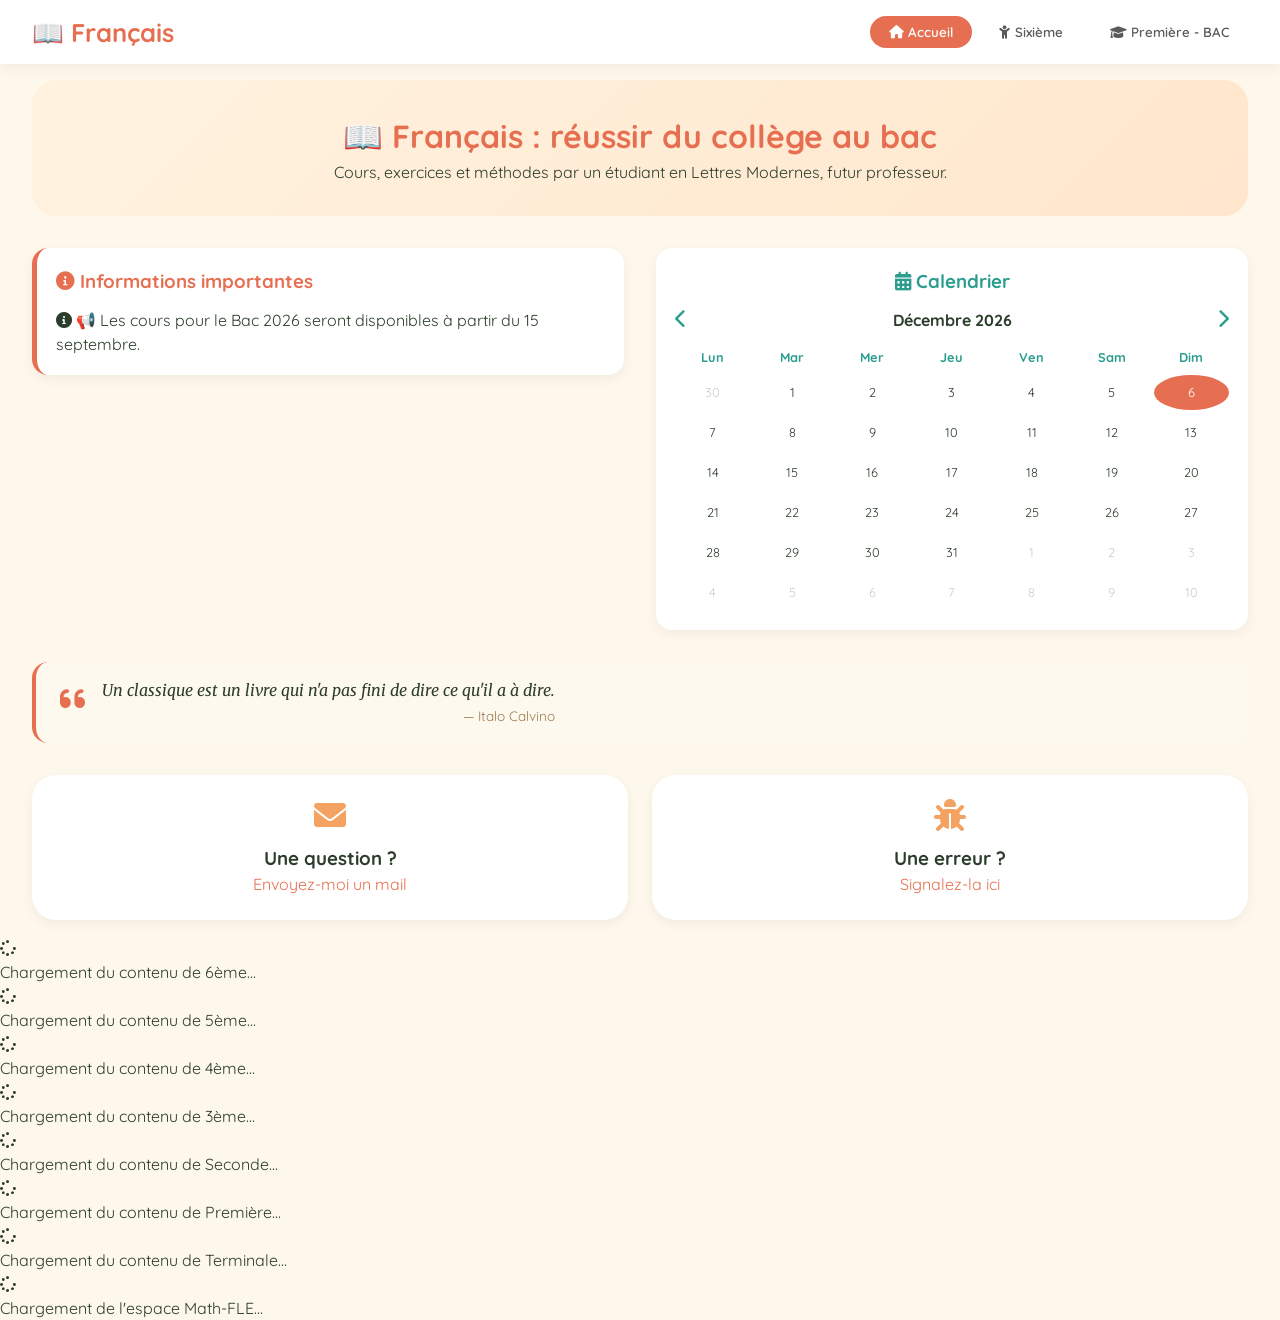
==== index.html @ d4f7d76c "essais" ====
<!DOCTYPE html>
<html lang="fr">
<head>
    <meta charset="UTF-8">
    <meta name="viewport" content="width=device-width, initial-scale=1.0, viewport-fit=cover">
    <title>Français - Accueil</title>
    <link href="https://fonts.googleapis.com/css2?family=Quicksand:wght@400;500;600;700&family=Merriweather:wght@400;700&display=swap" rel="stylesheet">
    <link rel="stylesheet" href="https://cdnjs.cloudflare.com/ajax/libs/font-awesome/6.0.0-beta3/css/all.min.css">
    <link rel="stylesheet" href="style.css">
</head>
<body>

<!-- BARRE DE NAVIGATION PRINCIPALE -->
<nav class="main-nav">
    <div class="nav-container">
        <a href="#" class="nav-logo">📖 Français</a>
        <div class="nav-buttons">
            <button onclick="loadPage('accueil')" id="nav-accueil" class="nav-btn active-nav">
                <i class="fas fa-home"></i> Accueil
            </button>
            <button onclick="loadPage('six')" id="nav-six" class="nav-btn">
                <i class="fas fa-child"></i> Sixième
            </button>
            <button onclick="loadPage('premiere')" id="nav-premiere" class="nav-btn">
                <i class="fas fa-graduation-cap"></i> Première - BAC
            </button>
        </div>
    </div>
</nav>

<!-- CONTENEUR DYNAMIQUE -->
<div id="page-container" class="page-container">
    <!-- ACCUEIL -->
    <div id="accueil" class="page active-page">
        <div class="container">
            <!-- HERO -->
            <div class="hero">
                <h1>📖 Français : réussir du collège au bac</h1>
                <p>Cours, exercices et méthodes par un étudiant en Lettres Modernes, futur professeur.</p>
            </div>

            <!-- DEUX COLONNES -->
            <div class="two-columns">
                <div class="col-left">
                    <div class="info-box">
                        <h3><i class="fas fa-info-circle"></i> Informations importantes</h3>
                        <div id="info-content" class="info-content">Chargement...</div>
                    </div>
                </div>
                <div class="col-right">
                    <div class="calendar-box">
                        <h3><i class="fas fa-calendar-alt"></i> Calendrier</h3>
                        <div id="calendar"></div>
                    </div>
                </div>
            </div>

            <!-- CITATION -->
            <div id="citation-block" class="citation-container">
                <div class="citation-icon"><i class="fas fa-quote-left"></i></div>
                <div class="citation-content">
                    <p id="citation-texte" class="citation-texte">Chargement...</p>
                    <p id="citation-auteur" class="citation-auteur"></p>
                </div>
            </div>

            <!-- CARTES -->
            <div class="cards-grid">
                <div class="info-card">
                    <i class="fas fa-envelope"></i>
                    <h3>Une question ?</h3>
                    <p><a href="mailto:ozcelebialican2005@gmail.com">Envoyez-moi un mail</a></p>
                </div>
                <div class="info-card">
                    <i class="fas fa-bug"></i>
                    <h3>Une erreur ?</h3>
                    <p><a href="mailto:ozcelebialican2005@gmail.com">Signalez-la ici</a></p>
                </div>
            </div>
        </div>
    </div>
</div>

 <div id="Sixieme" class="section"><div id="sixieme-content" class="dynamic-content"><div class="loading-spinner"><i class="fas fa-spinner"></i><p>Chargement du contenu de 6ème...</p></div></div></div>
  <div id="Cinquieme" class="section"><div id="cinquieme-content" class="dynamic-content"><div class="loading-spinner"><i class="fas fa-spinner"></i><p>Chargement du contenu de 5ème...</p></div></div></div>
  <div id="Quatrieme" class="section"><div id="quatrieme-content" class="dynamic-content"><div class="loading-spinner"><i class="fas fa-spinner"></i><p>Chargement du contenu de 4ème...</p></div></div></div>
  <div id="Troisieme" class="section"><div id="troisieme-content" class="dynamic-content"><div class="loading-spinner"><i class="fas fa-spinner"></i><p>Chargement du contenu de 3ème...</p></div></div></div>
  <div id="Seconde" class="section"><div id="seconde-content" class="dynamic-content"><div class="loading-spinner"><i class="fas fa-spinner"></i><p>Chargement du contenu de Seconde...</p></div></div></div>
  <div id="Premiere" class="section"><div id="premiere-content" class="dynamic-content"><div class="loading-spinner"><i class="fas fa-spinner"></i><p>Chargement du contenu de Première...</p></div></div></div>
  <div id="Terminale" class="section"><div id="terminale-content" class="dynamic-content"><div class="loading-spinner"><i class="fas fa-spinner"></i><p>Chargement du contenu de Terminale...</p></div></div></div>
  <div id="MathFLE" class="section"><div id="mathfle-content" class="dynamic-content"><div class="loading-spinner"><i class="fas fa-spinner"></i><p>Chargement de l'espace Math-FLE...</p></div></div></div>

<script src="main.js"></script>
</body>
</html>
---- style.css ----
/* ========== RESET ========== */
* {
    margin: 0;
    padding: 0;
    box-sizing: border-box;
}

body {
    font-family: 'Quicksand', sans-serif;
    background: #fef8ec;
    color: #2c3e2b;
    line-height: 1.5;
}

/* ========== NAVIGATION ========== */
.main-nav {
    background: white;
    box-shadow: 0 4px 12px rgba(0,0,0,0.05);
    position: sticky;
    top: 0;
    z-index: 100;
}

.nav-container {
    max-width: 1400px;
    margin: 0 auto;
    display: flex;
    justify-content: space-between;
    align-items: center;
    padding: 0.8rem 2rem;
    flex-wrap: wrap;
}

.nav-logo {
    font-size: 1.6rem;
    font-weight: bold;
    color: #e76f51;
    text-decoration: none;
}

.nav-buttons {
    display: flex;
    gap: 0.5rem;
    flex-wrap: wrap;
}

.nav-btn {
    background: none;
    border: none;
    padding: 0.5rem 1.2rem;
    border-radius: 40px;
    font-weight: 600;
    cursor: pointer;
    font-family: inherit;
    color: #5a5a5a;
}

.nav-btn:hover {
    background: #f0e3d0;
}

.nav-btn.active-nav {
    background: #e76f51;
    color: white;
}

/* ========== PAGES ========== */
.page {
    display: none;
}

.active-page {
    display: block;
}

.container {
    max-width: 1400px;
    margin: 0 auto;
    padding: 1rem 2rem;
}

/* ========== ACCUEIL ========== */
.hero {
    background: linear-gradient(135deg, #fff3e0, #ffe6cc);
    border-radius: 1.5rem;
    padding: 2rem;
    text-align: center;
    margin-bottom: 2rem;
}

.hero h1 {
    font-size: 2rem;
    color: #e76f51;
}

.two-columns {
    display: flex;
    gap: 2rem;
    margin-bottom: 2rem;
    flex-wrap: wrap;
}

.col-left, .col-right {
    flex: 1;
    min-width: 250px;
}

.info-box {
    background: white;
    border-radius: 1rem;
    padding: 1.2rem;
    border-left: 5px solid #e76f51;
    box-shadow: 0 4px 12px rgba(0,0,0,0.05);
}

.info-box h3 {
    color: #e76f51;
    margin-bottom: 0.8rem;
}

.info-empty {
    color: #999;
    font-style: italic;
}

.calendar-box {
    background: white;
    border-radius: 1rem;
    padding: 1.2rem;
    text-align: center;
    box-shadow: 0 4px 12px rgba(0,0,0,0.05);
}

.calendar-box h3 {
    color: #2a9d8f;
    margin-bottom: 0.8rem;
}

.calendar-header {
    display: flex;
    justify-content: space-between;
    align-items: center;
    margin-bottom: 1rem;
}

.calendar-header button {
    background: none;
    border: none;
    font-size: 1.2rem;
    cursor: pointer;
    color: #2a9d8f;
}

.calendar-weekdays {
    display: grid;
    grid-template-columns: repeat(7, 1fr);
    gap: 0.3rem;
    margin-bottom: 0.5rem;
}

.calendar-weekday {
    font-weight: bold;
    color: #2a9d8f;
    font-size: 0.8rem;
}

.calendar-days {
    display: grid;
    grid-template-columns: repeat(7, 1fr);
    gap: 0.3rem;
}

.calendar-day {
    padding: 0.5rem;
    font-size: 0.8rem;
    border-radius: 50%;
    cursor: pointer;
}

.calendar-day:hover {
    background: #f0e3d0;
}

.calendar-day.today {
    background: #e76f51;
    color: white;
}

.calendar-day.other-month {
    color: #ccc;
}

/* Citation */
.citation-container {
    display: flex;
    gap: 1rem;
    background: #fef9ef;
    border-radius: 1rem;
    padding: 1rem 1.5rem;
    margin-bottom: 2rem;
    border-left: 4px solid #e76f51;
}

.citation-icon {
    font-size: 1.8rem;
    color: #e76f51;
}

.citation-texte {
    font-family: 'Merriweather', serif;
    font-style: italic;
    margin-bottom: 0.3rem;
}

.citation-auteur {
    text-align: right;
    color: #a07a50;
    font-size: 0.85rem;
}

/* Cartes */
.cards-grid {
    display: flex;
    gap: 1.5rem;
    flex-wrap: wrap;
}

.info-card {
    flex: 1;
    background: white;
    padding: 1.5rem;
    border-radius: 1.5rem;
    text-align: center;
    box-shadow: 0 4px 12px rgba(0,0,0,0.05);
}

.info-card i {
    font-size: 2rem;
    color: #f4a261;
    margin-bottom: 0.8rem;
}

.info-card a {
    color: #e76f51;
    text-decoration: none;
}

/* Sixième */
#six h2 {
    color: #2a9d8f;
    margin-bottom: 1.5rem;
}

.level-tabs {
    display: flex;
    gap: 0.8rem;
    flex-wrap: wrap;
    margin-bottom: 1.5rem;
}

.tab-btn {
    background: #e9ecef;
    border: none;
    padding: 0.6rem 1.2rem;
    border-radius: 60px;
    cursor: pointer;
}

.tab-btn.active, .tab-btn:hover {
    background: #2a9d8f;
    color: white;
}

.tab-content {
    display: none;
    background: #fef9ef;
    border-radius: 1rem;
    padding: 1.5rem;
}

.tab-content.active {
    display: block;
}

.planning-grid {
    display: flex;
    gap: 1rem;
    margin-bottom: 1rem;
}

.planning-item {
    flex: 1;
    background: white;
    border-radius: 1rem;
    padding: 1rem;
    text-align: center;
    font-weight: bold;
}

.planning-table {
    width: 100%;
    border-collapse: collapse;
    background: white;
    border-radius: 1rem;
}

.planning-table th, .planning-table td {
    padding: 0.8rem;
    text-align: left;
    border-bottom: 1px solid #ede3d3;
}

.planning-table th {
    background: #2a9d8f;
    color: white;
}

.file-list {
    list-style: none;
    padding-left: 0;
}

.file-list li {
    margin: 0.8rem 0;
}

.file-list a {
    text-decoration: none;
    color: #2a9d8f;
}

/* Première */
#premiere h2 {
    font-family: 'Merriweather', serif;
    color: #1e466e;
    border-left: 5px solid #1e466e;
    padding-left: 1rem;
    margin-bottom: 1.5rem;
}

.serious-card {
    background: #f2f5f9;
    padding: 1.2rem;
    border-radius: 1rem;
    margin-bottom: 1.5rem;
}

.accordion-btn {
    width: 100%;
    background: #eef2f5;
    border: none;
    text-align: left;
    padding: 0.8rem;
    margin: 0.3rem 0;
    border-radius: 40px;
    cursor: pointer;
}

.accordion-content {
    display: none;
    padding: 0.5rem 1rem;
    background: white;
    border-radius: 1rem;
    margin-bottom: 0.5rem;
}

.accordion-content.active {
    display: block;
}

/* Responsive */
@media (max-width: 768px) {
    .nav-container {
        flex-direction: column;
        gap: 0.8rem;
    }
    .two-columns {
        flex-direction: column;
    }
    .cards-grid {
        flex-direction: column;
    }
    .container {
        padding: 1rem;
    }
}
/* ========== STYLES POUR LA PAGE SIXIÈME ========== */

/* Titre principal en cursive */
.cursive-title {
    font-family: 'Merriweather', 'Brush Script MT', cursive;
    font-size: 1.8rem;
    font-weight: 600;
    color: #2a9d8f;
    margin-bottom: 1.5rem;
    text-align: center;
    letter-spacing: 1px;
}

/* Onglets en cursive aussi */
.level-tabs .tab-btn {
    font-family: 'Quicksand', sans-serif;
    font-weight: 600;
    font-size: 0.9rem;
}

/* Grille des projets */
.projets-grid {
    display: grid;
    grid-template-columns: repeat(auto-fit, minmax(280px, 1fr));
    gap: 1.5rem;
    margin: 1rem 0;
}

.projet-card {
    background: white;
    border-radius: 1rem;
    padding: 1.2rem;
    box-shadow: 0 4px 12px rgba(0,0,0,0.05);
    transition: transform 0.2s;
    border-left: 4px solid #2a9d8f;
}

.projet-card:hover {
    transform: translateY(-5px);
}

.projet-card i {
    font-size: 2rem;
    color: #2a9d8f;
    margin-bottom: 0.5rem;
}

.projet-card h4 {
    font-size: 1.1rem;
    margin-bottom: 0.5rem;
    color: #2c3e2b;
}

.projet-date {
    display: inline-block;
    background: #f0e3d0;
    padding: 0.2rem 0.6rem;
    border-radius: 20px;
    font-size: 0.7rem;
    margin: 0.5rem 0;
}

.projet-link {
    display: inline-block;
    margin-top: 0.5rem;
    color: #2a9d8f;
    text-decoration: none;
    font-weight: 600;
}

/* Grammaire */
.grammaire-header {
    text-align: center;
    margin-bottom: 1.5rem;
}

.grammaire-header i {
    font-size: 2rem;
    color: #2a9d8f;
}

.grammaire-grid {
    display: grid;
    grid-template-columns: repeat(auto-fit, minmax(240px, 1fr));
    gap: 1rem;
    margin-bottom: 1.5rem;
}

.grammaire-categorie {
    background: white;
    border-radius: 1rem;
    padding: 1rem;
    box-shadow: 0 2px 8px rgba(0,0,0,0.05);
}

.grammaire-categorie h4 {
    color: #2a9d8f;
    margin-bottom: 0.8rem;
    border-bottom: 1px solid #ede3d3;
    padding-bottom: 0.3rem;
}

.grammaire-categorie ul {
    list-style: none;
    padding-left: 0;
}

.grammaire-categorie li {
    margin: 0.5rem 0;
}

.grammaire-categorie a {
    text-decoration: none;
    color: #5a5a5a;
}

.grammaire-categorie a:hover {
    color: #2a9d8f;
}

.exercices-section {
    background: #fef9ef;
    border-radius: 1rem;
    padding: 1rem;
    margin-top: 1rem;
}

/* JDL */
.jdl-header {
    text-align: center;
    margin-bottom: 1.5rem;
}

.jdl-header i {
    font-size: 2rem;
    color: #e76f51;
}

.jdl-modele {
    background: #e8f5e9;
    border-radius: 1rem;
    padding: 1rem;
    text-align: center;
    margin-bottom: 1.5rem;
}

.btn-telecharger {
    display: inline-block;
    background: #2a9d8f;
    color: white;
    padding: 0.5rem 1rem;
    border-radius: 40px;
    text-decoration: none;
    margin-top: 0.5rem;
}

.lectures-grid {
    display: grid;
    grid-template-columns: repeat(auto-fit, minmax(200px, 1fr));
    gap: 1rem;
    margin: 1rem 0;
}

.lecture-card {
    background: white;
    border-radius: 1rem;
    padding: 1rem;
    text-align: center;
    box-shadow: 0 2px 8px rgba(0,0,0,0.05);
}

.lecture-card i {
    font-size: 2rem;
    color: #e76f51;
}

.lecture-card h5 {
    margin: 0.5rem 0;
}

.lecture-card a {
    color: #2a9d8f;
    text-decoration: none;
}

.jdl-conseils {
    background: #fff3e0;
    border-radius: 1rem;
    padding: 1rem;
    margin-top: 1rem;
}

.jdl-conseils ul {
    padding-left: 1.5rem;
}

/* DM/DS */
.ds-dm-header {
    text-align: center;
    margin-bottom: 1.5rem;
}

.ds-dm-grid {
    display: grid;
    grid-template-columns: repeat(auto-fit, minmax(280px, 1fr));
    gap: 1.5rem;
    margin-bottom: 1.5rem;
}

.ds-card {
    background: white;
    border-radius: 1rem;
    padding: 1rem;
    box-shadow: 0 2px 8px rgba(0,0,0,0.05);
}

.ds-card h4 {
    color: #e76f51;
    margin-bottom: 1rem;
    border-bottom: 1px solid #ede3d3;
    padding-bottom: 0.3rem;
}

.corrections {
    background: #fef9ef;
    border-radius: 1rem;
    padding: 1rem;
}

/* Listes dans planning */
.planning-list {
    list-style: none;
    padding-left: 0;
    margin-top: 0.5rem;
}

.planning-list li {
    font-size: 0.85rem;
    padding: 0.2rem 0;
    border-bottom: 1px dashed #ede3d3;
}
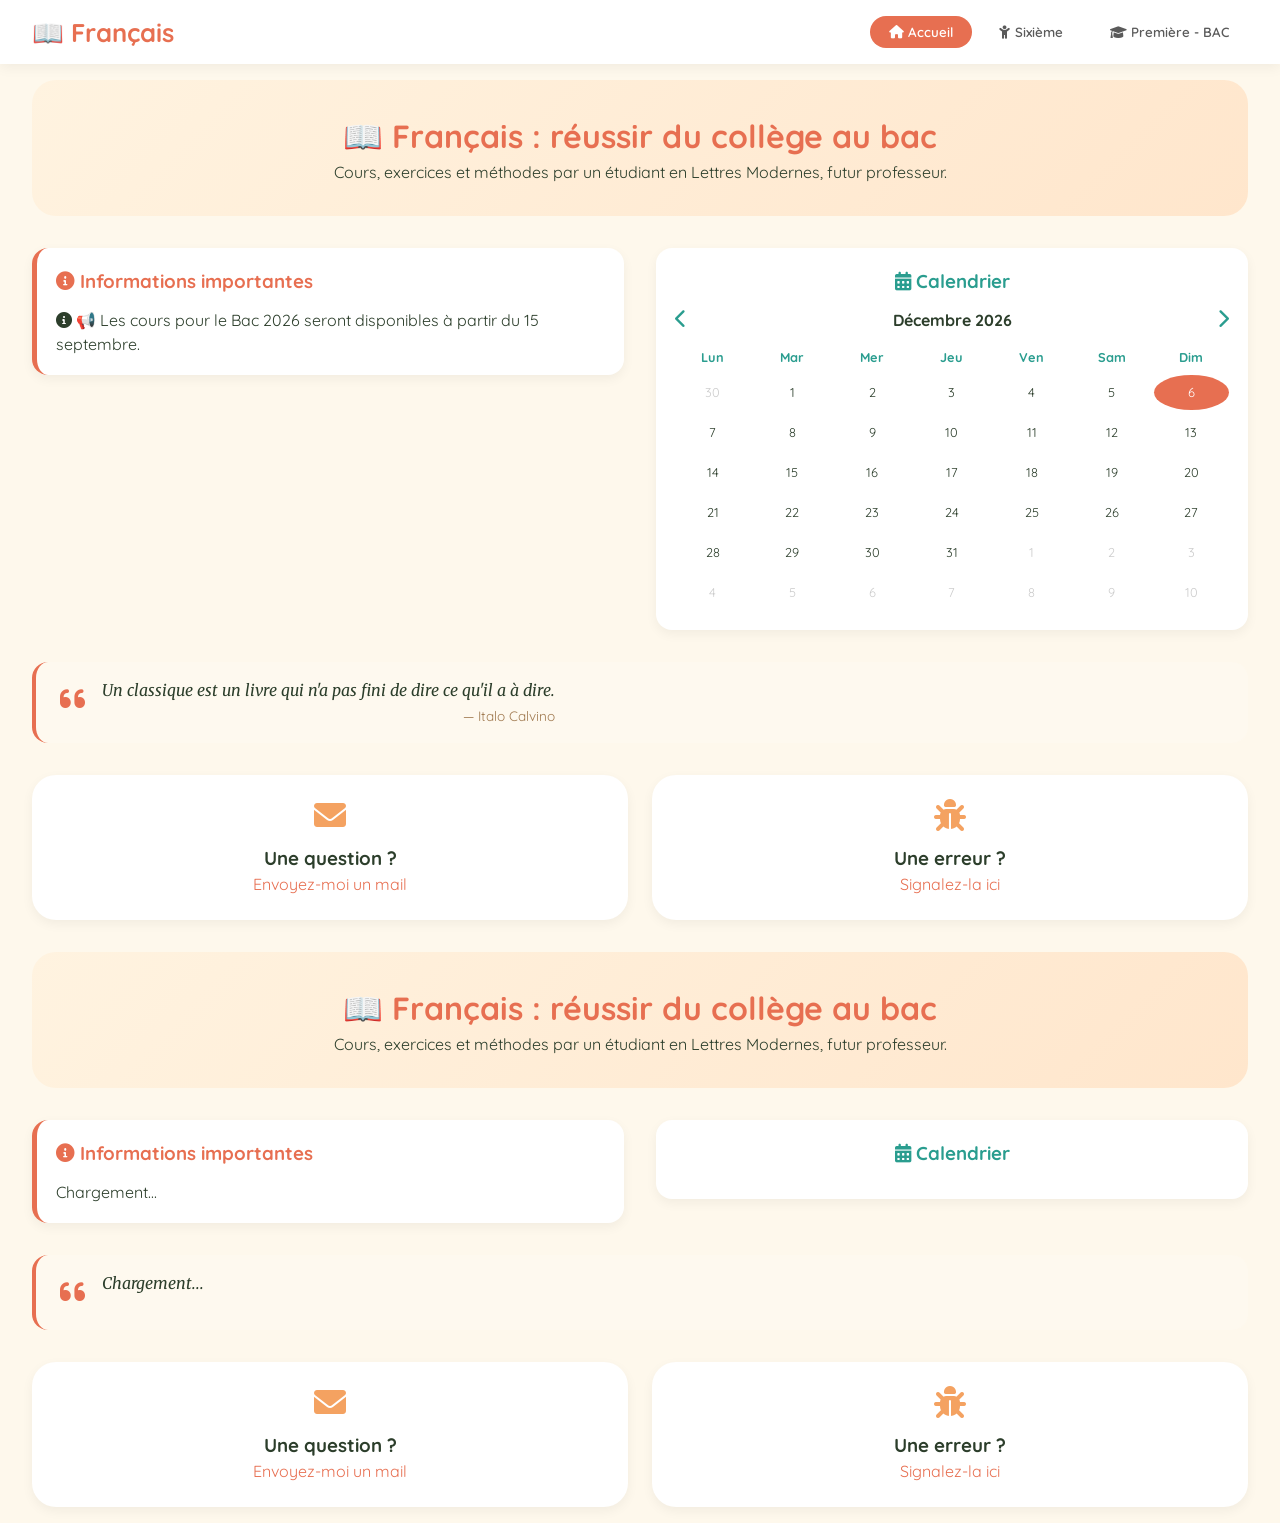
==== commit 2c1ddd33: "essasi" ====
--- a/index.html
+++ b/index.html
@@ -28,8 +28,8 @@
     </div>
 </nav>
 
-<!-- CONTENEUR DYNAMIQUE -->
-<div id="page-container" class="page-container">
+<!-- CONTENEUR DYNAMIQUE (toutes les pages seront injectées ici) -->
+<div id="page-container" class="page-container"></div>
     <!-- ACCUEIL -->
     <div id="accueil" class="page active-page">
         <div class="container">
@@ -81,15 +81,6 @@
     </div>
 </div>
 
- <div id="Sixieme" class="section"><div id="sixieme-content" class="dynamic-content"><div class="loading-spinner"><i class="fas fa-spinner"></i><p>Chargement du contenu de 6ème...</p></div></div></div>
-  <div id="Cinquieme" class="section"><div id="cinquieme-content" class="dynamic-content"><div class="loading-spinner"><i class="fas fa-spinner"></i><p>Chargement du contenu de 5ème...</p></div></div></div>
-  <div id="Quatrieme" class="section"><div id="quatrieme-content" class="dynamic-content"><div class="loading-spinner"><i class="fas fa-spinner"></i><p>Chargement du contenu de 4ème...</p></div></div></div>
-  <div id="Troisieme" class="section"><div id="troisieme-content" class="dynamic-content"><div class="loading-spinner"><i class="fas fa-spinner"></i><p>Chargement du contenu de 3ème...</p></div></div></div>
-  <div id="Seconde" class="section"><div id="seconde-content" class="dynamic-content"><div class="loading-spinner"><i class="fas fa-spinner"></i><p>Chargement du contenu de Seconde...</p></div></div></div>
-  <div id="Premiere" class="section"><div id="premiere-content" class="dynamic-content"><div class="loading-spinner"><i class="fas fa-spinner"></i><p>Chargement du contenu de Première...</p></div></div></div>
-  <div id="Terminale" class="section"><div id="terminale-content" class="dynamic-content"><div class="loading-spinner"><i class="fas fa-spinner"></i><p>Chargement du contenu de Terminale...</p></div></div></div>
-  <div id="MathFLE" class="section"><div id="mathfle-content" class="dynamic-content"><div class="loading-spinner"><i class="fas fa-spinner"></i><p>Chargement de l'espace Math-FLE...</p></div></div></div>
-
 <script src="main.js"></script>
 </body>
 </html>
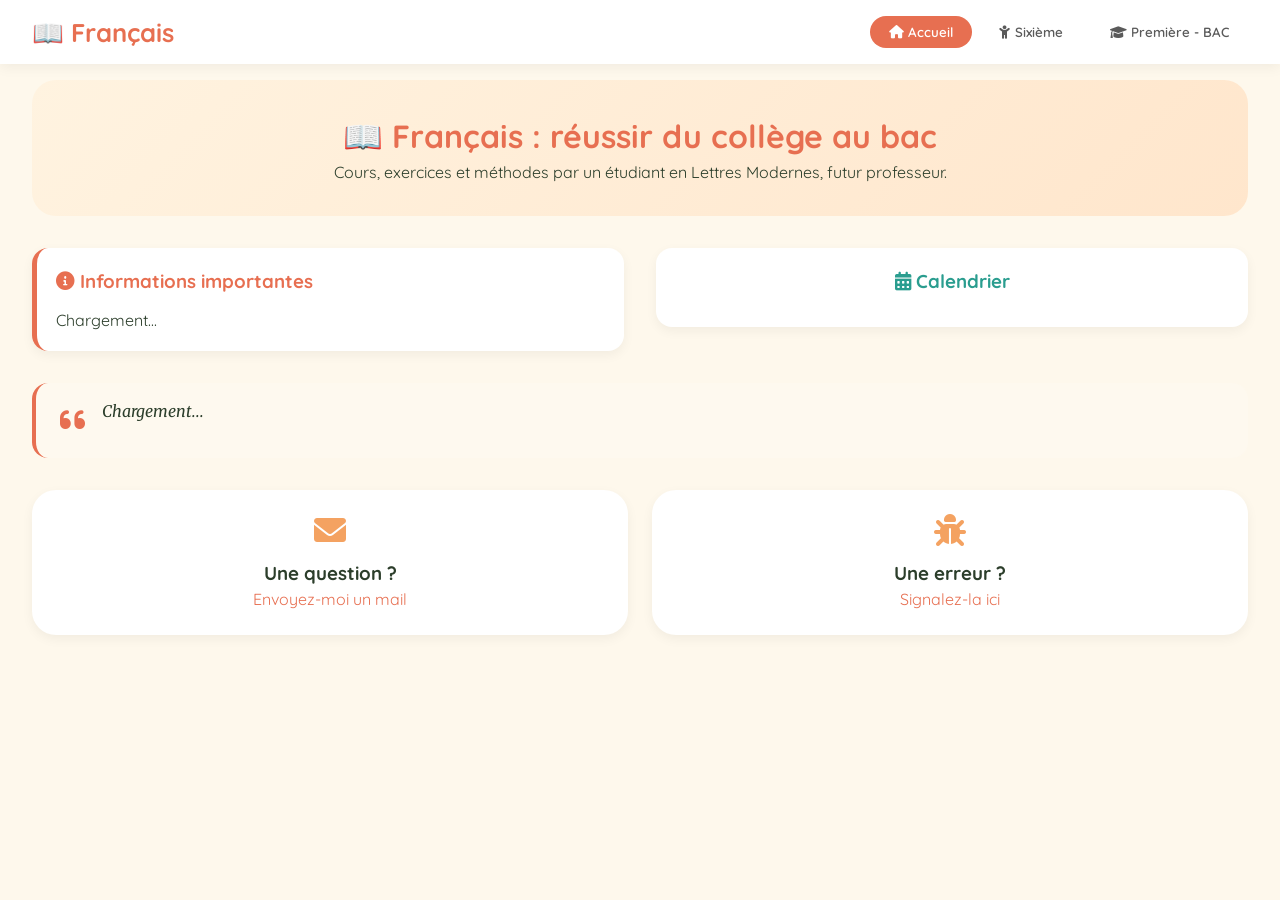
==== commit 6cfd9ac9: "-" ====
--- a/index.html
+++ b/index.html
@@ -28,8 +28,7 @@
     </div>
 </nav>
 
-<!-- CONTENEUR DYNAMIQUE (toutes les pages seront injectées ici) -->
-<div id="page-container" class="page-container"></div>
+
     <!-- ACCUEIL -->
     <div id="accueil" class="page active-page">
         <div class="container">
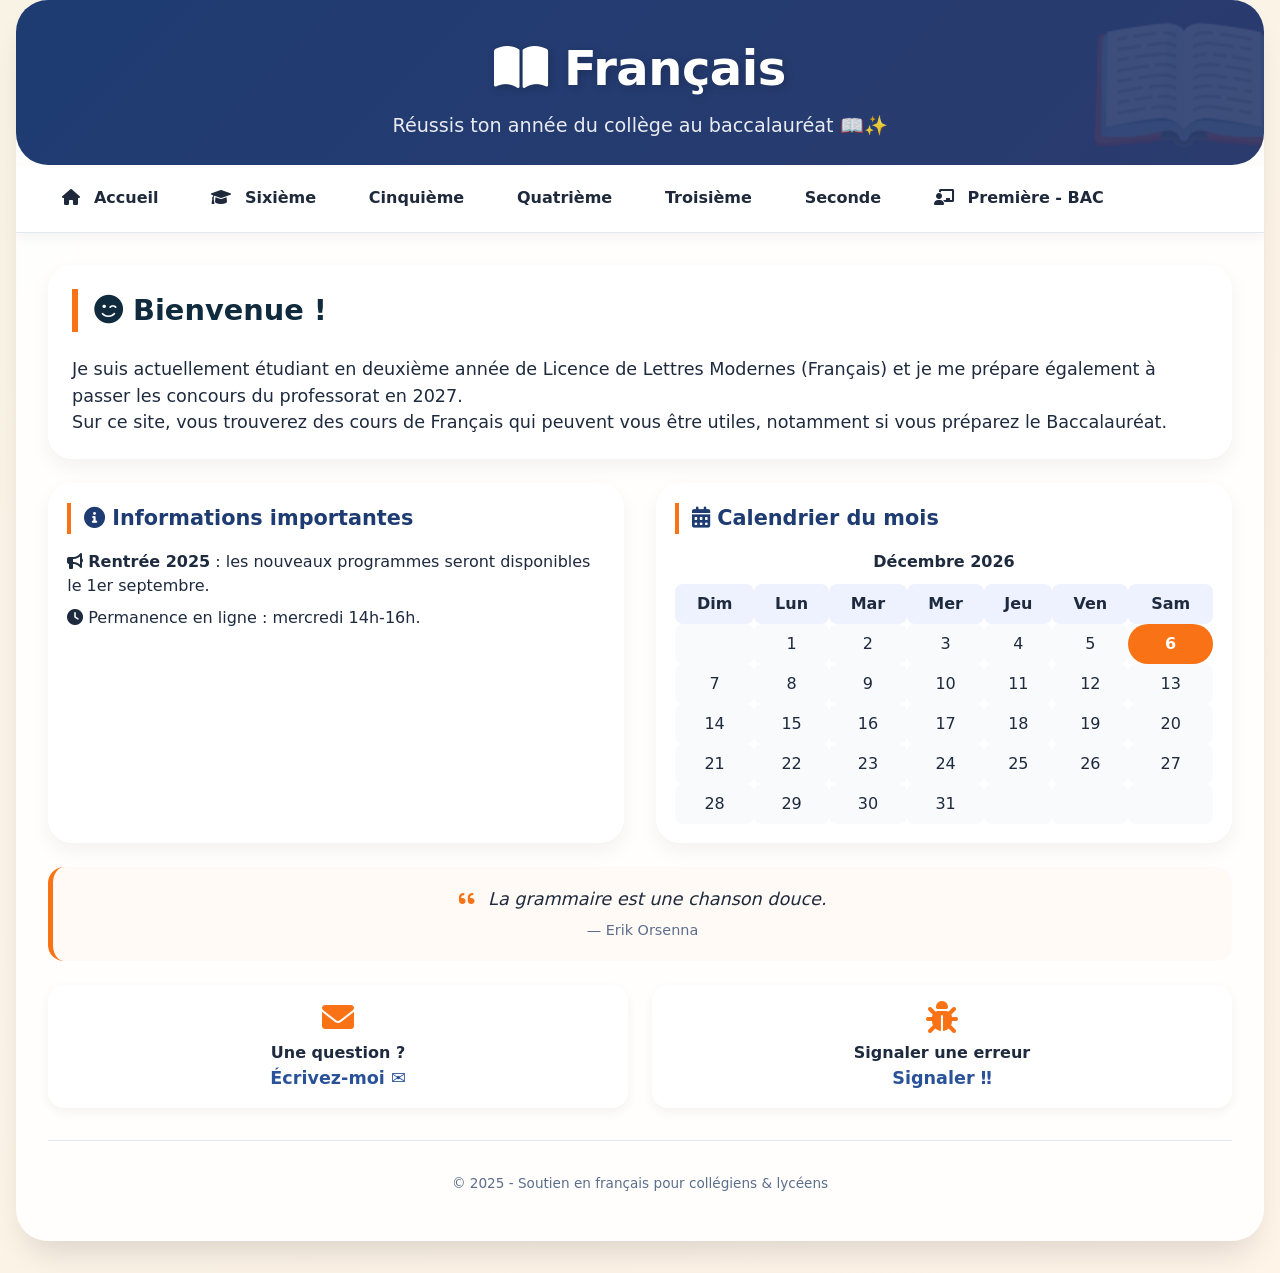
==== commit be040dac: "xin" ====
--- a/index.html
+++ b/index.html
@@ -2,84 +2,322 @@
 <html lang="fr">
 <head>
     <meta charset="UTF-8">
-    <meta name="viewport" content="width=device-width, initial-scale=1.0, viewport-fit=cover">
-    <title>Français - Accueil</title>
-    <link href="https://fonts.googleapis.com/css2?family=Quicksand:wght@400;500;600;700&family=Merriweather:wght@400;700&display=swap" rel="stylesheet">
+    <meta name="viewport" content="width=device-width, initial-scale=1.0">
+    <title>Français – Accueil</title>
     <link rel="stylesheet" href="https://cdnjs.cloudflare.com/ajax/libs/font-awesome/6.0.0-beta3/css/all.min.css">
     <link rel="stylesheet" href="style.css">
+    <style>
+        /* Styles supplémentaires pour la page d'accueil */
+        .hero-accueil {
+            background: linear-gradient(135deg, #1e3c72, #2b3b6e);
+            position: relative;
+            overflow: hidden;
+        }
+        .hero-accueil::before {
+            content: "📖";
+            font-size: 10rem;
+            position: absolute;
+            right: -20px;
+            bottom: -40px;
+            opacity: 0.1;
+            pointer-events: none;
+        }
+        .two-columns {
+            display: grid;
+            grid-template-columns: 1fr 1fr;
+            gap: 2rem;
+            margin: 1.5rem 0;
+        }
+        .info-card, .calendar-card {
+            background: white;
+            border-radius: 1.5rem;
+            padding: 1.2rem;
+            box-shadow: 0 8px 20px rgba(0,0,0,0.05);
+            height: 100%;
+        }
+        .info-card h3, .calendar-card h3 {
+            font-size: 1.3rem;
+            margin-bottom: 1rem;
+            color: #1e3c72;
+            border-left: 4px solid #f97316;
+            padding-left: 0.8rem;
+        }
+        .info-content {
+            font-size: 1rem;
+            line-height: 1.5;
+        }
+        .info-content p {
+            margin: 0.5rem 0;
+        }
+        .calendar {
+            text-align: center;
+        }
+        .calendar table {
+            width: 100%;
+            border-collapse: collapse;
+            margin-top: 0.5rem;
+        }
+        .calendar th, .calendar td {
+            padding: 0.5rem;
+            text-align: center;
+            border-radius: 0.5rem;
+        }
+        .calendar th {
+            background: #eef2ff;
+            font-weight: 600;
+        }
+        .calendar td {
+            background: #f8fafc;
+        }
+        .calendar .today {
+            background: #f97316;
+            color: white;
+            font-weight: bold;
+            border-radius: 2rem;
+        }
+        .citation-box {
+            background: #fffaf5;
+            border-left: 5px solid #f97316;
+            padding: 1.2rem;
+            border-radius: 1rem;
+            margin: 1.5rem 0;
+            font-style: italic;
+            text-align: center;
+            font-size: 1.1rem;
+            transition: opacity 0.5s;
+        }
+        .citation-author {
+            margin-top: 0.5rem;
+            font-size: 0.9rem;
+            color: #5b6e8c;
+            font-style: normal;
+        }
+        .contact-links {
+            display: grid;
+            grid-template-columns: 1fr 1fr;
+            gap: 1.5rem;
+            margin: 1rem 0;
+        }
+        .contact-card {
+            background: white;
+            border-radius: 1rem;
+            padding: 1rem;
+            text-align: center;
+            box-shadow: 0 4px 12px rgba(0,0,0,0.05);
+            transition: transform 0.2s;
+        }
+        .contact-card:hover {
+            transform: translateY(-3px);
+        }
+        .contact-card i {
+            font-size: 2rem;
+            color: #f97316;
+            margin-bottom: 0.5rem;
+        }
+        .contact-card a {
+            font-weight: 600;
+            font-size: 1.1rem;
+        }
+        @media (max-width: 800px) {
+            .two-columns {
+                grid-template-columns: 1fr;
+                gap: 1rem;
+            }
+            .contact-links {
+                grid-template-columns: 1fr;
+            }
+        }
+    </style>
 </head>
 <body>
-
-<!-- BARRE DE NAVIGATION PRINCIPALE -->
-<nav class="main-nav">
-    <div class="nav-container">
-        <a href="#" class="nav-logo">📖 Français</a>
-        <div class="nav-buttons">
-            <button onclick="loadPage('accueil')" id="nav-accueil" class="nav-btn active-nav">
-                <i class="fas fa-home"></i> Accueil
-            </button>
-            <button onclick="loadPage('six')" id="nav-six" class="nav-btn">
-                <i class="fas fa-child"></i> Sixième
-            </button>
-            <button onclick="loadPage('premiere')" id="nav-premiere" class="nav-btn">
-                <i class="fas fa-graduation-cap"></i> Première - BAC
-            </button>
+<div class="main-container">
+    <div class="hero hero-accueil">
+        <h1><i class="fas fa-book-open"></i> Français</h1>
+        <p>Réussis ton année du collège au baccalauréat 📖✨</p>
+    </div>
+
+    <div class="nav-bar">
+        <a href="index.html" class="nav-btn"><i class="fas fa-home"></i> Accueil</a>
+        <a href="six.html" class="nav-btn"><i class="fas fa-graduation-cap"></i> Sixième</a>
+        <a href="cinquieme.html" class="nav-btn">Cinquième</a>
+        <a href="quatrieme.html" class="nav-btn">Quatrième</a>
+        <a href="troisieme.html" class="nav-btn">Troisième</a>
+        <a href="seconde.html" class="nav-btn">Seconde</a>
+        <a href="bac.html" class="nav-btn"><i class="fas fa-chalkboard-user"></i> Première - BAC</a>
+    </div>
+
+    <div class="content">
+        <!-- Présentation existante -->
+        <div class="card">
+            <h2 class="section-title"><i class="fas fa-smile-wink"></i> Bienvenue !</h2>
+            <p style="font-size:1.1rem">Je suis actuellement étudiant en deuxième année de Licence de Lettres Modernes (Français) et je me prépare également à passer les concours du professorat en 2027.<br>Sur ce site, vous trouverez des cours de Français qui peuvent vous être utiles, notamment si vous préparez le Baccalauréat.</p>
         </div>
-    </div>
-</nav>
-
-
-    <!-- ACCUEIL -->
-    <div id="accueil" class="page active-page">
-        <div class="container">
-            <!-- HERO -->
-            <div class="hero">
-                <h1>📖 Français : réussir du collège au bac</h1>
-                <p>Cours, exercices et méthodes par un étudiant en Lettres Modernes, futur professeur.</p>
-            </div>
-
-            <!-- DEUX COLONNES -->
-            <div class="two-columns">
-                <div class="col-left">
-                    <div class="info-box">
-                        <h3><i class="fas fa-info-circle"></i> Informations importantes</h3>
-                        <div id="info-content" class="info-content">Chargement...</div>
-                    </div>
-                </div>
-                <div class="col-right">
-                    <div class="calendar-box">
-                        <h3><i class="fas fa-calendar-alt"></i> Calendrier</h3>
-                        <div id="calendar"></div>
-                    </div>
+
+        <!-- DEUX COLONNES : Infos importantes (JSON) + Calendrier -->
+        <div class="two-columns">
+            <!-- Colonne gauche : informations importantes -->
+            <div class="info-card">
+                <h3><i class="fas fa-info-circle"></i> Informations importantes</h3>
+                <div id="infoContainer" class="info-content">
+                    <p>Chargement des informations...</p>
                 </div>
             </div>
-
-            <!-- CITATION -->
-            <div id="citation-block" class="citation-container">
-                <div class="citation-icon"><i class="fas fa-quote-left"></i></div>
-                <div class="citation-content">
-                    <p id="citation-texte" class="citation-texte">Chargement...</p>
-                    <p id="citation-auteur" class="citation-auteur"></p>
-                </div>
-            </div>
-
-            <!-- CARTES -->
-            <div class="cards-grid">
-                <div class="info-card">
-                    <i class="fas fa-envelope"></i>
-                    <h3>Une question ?</h3>
-                    <p><a href="mailto:ozcelebialican2005@gmail.com">Envoyez-moi un mail</a></p>
-                </div>
-                <div class="info-card">
-                    <i class="fas fa-bug"></i>
-                    <h3>Une erreur ?</h3>
-                    <p><a href="mailto:ozcelebialican2005@gmail.com">Signalez-la ici</a></p>
-                </div>
+            <!-- Colonne droite : calendrier dynamique -->
+            <div class="calendar-card">
+                <h3><i class="fas fa-calendar-alt"></i> Calendrier du mois</h3>
+                <div id="calendar" class="calendar"></div>
             </div>
         </div>
+
+        <!-- Espace citations -->
+        <div id="citationBox" class="citation-box">
+            <i class="fas fa-quote-left" style="color:#f97316; margin-right: 8px;"></i>
+            <span id="citationText">Chargement des citations...</span>
+            <div id="citationAuthor" class="citation-author"></div>
+        </div>
+
+        <!-- Liens de contact en deux colonnes -->
+        <div class="contact-links">
+            <div class="contact-card">
+                <i class="fas fa-envelope"></i>
+                <p><strong>Une question ?</strong></p>
+                <a href="mailto:ozcelebialican2005@gmail.com?subject=J'ai une question%5BFR%5D&body=Ma%20question%20se%20porte%20sur%20le%20français%20(ne%20changez%20pas%20l'objet)">Écrivez-moi ✉️</a>
+            </div>
+            <div class="contact-card">
+                <i class="fas fa-bug"></i>
+                <p><strong>Signaler une erreur</strong></p>
+                <a href="mailto:ozcelebialican2005@gmail.com?subject=%5BErreur%5D&body=(ne%20changez%20pas%20l'objet)">Signaler ‼</a>
+            </div>
+        </div>
+
+        <footer>© 2025 - Soutien en français pour collégiens & lycéens</footer>
     </div>
 </div>
 
-<script src="main.js"></script>
+<script>
+    // 1. Chargement des informations importantes depuis info.json
+    async function loadImportantInfo() {
+        try {
+            const response = await fetch('info.json');
+            if (!response.ok) throw new Error('Fichier info.json non trouvé');
+            const data = await response.json();
+            const container = document.getElementById('infoContainer');
+            if (data && data.content && data.content.trim() !== "") {
+                // Support du HTML simple dans le JSON
+                container.innerHTML = data.content;
+            } else {
+                container.innerHTML = ""; // Rien n'est affiché
+            }
+        } catch (error) {
+            console.warn("Impossible de charger info.json :", error);
+            document.getElementById('infoContainer').innerHTML = ""; // Aucune information affichée
+        }
+    }
+
+    // 2. Calendrier dynamique (mois en cours)
+    function generateCalendar() {
+        const today = new Date();
+        const year = today.getFullYear();
+        const month = today.getMonth(); // 0-indexé
+        const firstDay = new Date(year, month, 1).getDay(); // jour de la semaine (0 = dimanche)
+        const daysInMonth = new Date(year, month + 1, 0).getDate();
+        
+        const monthNames = ["Janvier", "Février", "Mars", "Avril", "Mai", "Juin", "Juillet", "Août", "Septembre", "Octobre", "Novembre", "Décembre"];
+        const dayNames = ["Dim", "Lun", "Mar", "Mer", "Jeu", "Ven", "Sam"];
+        
+        let calendarHtml = `<h4 style="margin:0 0 10px 0;">${monthNames[month]} ${year}</h4>`;
+        calendarHtml += "<table>";
+        calendarHtml += "<tr>";
+        for (let i = 0; i < 7; i++) {
+            calendarHtml += `<th>${dayNames[i]}</th>`;
+        }
+        calendarHtml += "</tr><tr>";
+        
+        let date = 1;
+        // Cases vides avant le premier jour (ajuster car getDay() donne dimanche=0)
+        let startOffset = firstDay === 0 ? 6 : firstDay - 1; // pour commencer lundi
+        for (let i = 0; i < startOffset; i++) {
+            calendarHtml += "<td></td>";
+        }
+        
+        const currentDate = today.getDate();
+        for (let i = startOffset; date <= daysInMonth; i++) {
+            if (i > 0 && i % 7 === 0) {
+                calendarHtml += "</tr><tr>";
+            }
+            if (date === currentDate) {
+                calendarHtml += `<td class="today">${date}</td>`;
+            } else {
+                calendarHtml += `<td>${date}</td>`;
+            }
+            date++;
+        }
+        // Compléter les cases vides à la fin
+        const totalCells = startOffset + daysInMonth;
+        const remaining = 7 - (totalCells % 7);
+        if (remaining < 7) {
+            for (let i = 0; i < remaining; i++) {
+                calendarHtml += "<td></td>";
+            }
+        }
+        calendarHtml += "</tr></table>";
+        document.getElementById('calendar').innerHTML = calendarHtml;
+    }
+
+    // 3. Citations : charger citation.json et les afficher aléatoirement toutes les 20-30s
+    let citationsList = [];
+    let currentCitationIndex = -1;
+    let citationInterval = null;
+
+    async function loadCitations() {
+        try {
+            const response = await fetch('citation.json');
+            if (!response.ok) throw new Error('citation.json introuvable');
+            const data = await response.json();
+            if (Array.isArray(data) && data.length > 0) {
+                citationsList = data;
+                showRandomCitation();
+                // Lancer l'intervalle (20-30 secondes)
+                if (citationInterval) clearInterval(citationInterval);
+                citationInterval = setInterval(showRandomCitation, getRandomInterval());
+            } else {
+                document.getElementById('citationText').innerText = "Aucune citation pour le moment.";
+                document.getElementById('citationAuthor').innerHTML = "";
+            }
+        } catch (error) {
+            console.warn("Erreur chargement citations :", error);
+            document.getElementById('citationText').innerText = "📖 Ajoutez des citations dans citation.json";
+        }
+    }
+
+    function getRandomInterval() {
+        // entre 20 et 30 secondes (20000 à 30000 ms)
+        return Math.floor(Math.random() * (30000 - 20000 + 1) + 20000);
+    }
+
+    function showRandomCitation() {
+        if (citationsList.length === 0) return;
+        let newIndex;
+        do {
+            newIndex = Math.floor(Math.random() * citationsList.length);
+        } while (citationsList.length > 1 && newIndex === currentCitationIndex);
+        currentCitationIndex = newIndex;
+        const citation = citationsList[currentCitationIndex];
+        document.getElementById('citationText').innerHTML = citation.texte || "Citation manquante";
+        document.getElementById('citationAuthor').innerHTML = citation.auteur ? `— ${citation.auteur}` : "";
+        // Réinitialiser l'intervalle avec une nouvelle durée aléatoire
+        if (citationInterval) {
+            clearInterval(citationInterval);
+            citationInterval = setInterval(showRandomCitation, getRandomInterval());
+        }
+    }
+
+    // 4. Initialisation au chargement
+    window.onload = () => {
+        loadImportantInfo();
+        generateCalendar();
+        loadCitations();
+    };
+</script>
 </body>
 </html>
--- a/style.css
+++ b/style.css
@@ -1,4 +1,4 @@
-/* ========== RESET ========== */
+/* style.css – Design moderne et ludique pour collégiens/lycéens */
 * {
     margin: 0;
     padding: 0;
@@ -6,622 +6,273 @@
 }
 
 body {
-    font-family: 'Quicksand', sans-serif;
-    background: #fef8ec;
-    color: #2c3e2b;
+    font-family: 'Segoe UI', 'Inter', system-ui, -apple-system, sans-serif;
+    background: linear-gradient(135deg, #f9f3e6 0%, #fff4e8 100%);
+    color: #1e2a3e;
     line-height: 1.5;
-}
-
-/* ========== NAVIGATION ========== */
-.main-nav {
+    padding: 0 1rem 2rem;
+}
+
+.main-container {
+    max-width: 1300px;
+    margin: 0 auto;
+    background: rgba(255,255,255,0.85);
+    border-radius: 2rem;
+    box-shadow: 0 20px 35px -12px rgba(0,0,0,0.15);
+    overflow: hidden;
+    backdrop-filter: blur(2px);
+}
+
+.hero {
+    background: linear-gradient(120deg, #1e3c72 0%, #2a5298 100%);
+    padding: 2rem 2rem 1.5rem;
+    text-align: center;
+    border-bottom-left-radius: 2rem;
+    border-bottom-right-radius: 2rem;
+    color: white;
+}
+
+.hero h1 {
+    font-size: 3rem;
+    font-weight: 800;
+    letter-spacing: -0.5px;
+    text-shadow: 2px 2px 8px rgba(0,0,0,0.2);
+    margin-bottom: 0.5rem;
+}
+
+.hero p {
+    font-size: 1.2rem;
+    opacity: 0.9;
+}
+
+.nav-bar {
     background: white;
+    padding: 0.75rem 1.5rem;
+    display: flex;
+    flex-wrap: wrap;
+    gap: 0.5rem;
+    border-bottom: 1px solid #e2e8f0;
     box-shadow: 0 4px 12px rgba(0,0,0,0.05);
     position: sticky;
     top: 0;
     z-index: 100;
-}
-
-.nav-container {
-    max-width: 1400px;
-    margin: 0 auto;
-    display: flex;
-    justify-content: space-between;
-    align-items: center;
-    padding: 0.8rem 2rem;
-    flex-wrap: wrap;
-}
-
-.nav-logo {
-    font-size: 1.6rem;
-    font-weight: bold;
-    color: #e76f51;
+    background: rgba(255,255,255,0.95);
+}
+
+.nav-btn {
+    background: transparent;
+    border: none;
+    font-size: 1rem;
+    font-weight: 600;
+    padding: 0.6rem 1.4rem;
+    border-radius: 40px;
+    cursor: pointer;
+    transition: all 0.2s ease;
+    color: #1e293b;
     text-decoration: none;
-}
-
-.nav-buttons {
+    display: inline-block;
+    font-family: inherit;
+}
+
+.nav-btn i {
+    margin-right: 8px;
+}
+
+.nav-btn:hover {
+    background: #eef2ff;
+    color: #1e3c72;
+    transform: translateY(-2px);
+}
+
+.content {
+    padding: 2rem;
+    animation: fadeIn 0.3s ease;
+}
+
+@keyframes fadeIn {
+    from { opacity: 0; transform: translateY(8px);}
+    to { opacity: 1; transform: translateY(0);}
+}
+
+.card {
+    background: white;
+    border-radius: 1.5rem;
+    padding: 1.5rem;
+    margin-bottom: 1.5rem;
+    box-shadow: 0 8px 20px rgba(0,0,0,0.05);
+    transition: transform 0.2s, box-shadow 0.2s;
+}
+
+.card:hover {
+    transform: translateY(-4px);
+    box-shadow: 0 20px 25px -12px rgba(0,0,0,0.1);
+}
+
+.section-title {
+    font-size: 1.8rem;
+    font-weight: 700;
+    color: #0f2b3d;
+    border-left: 6px solid #f97316;
+    padding-left: 1rem;
+    margin-bottom: 1.5rem;
+}
+
+.subnav {
     display: flex;
     gap: 0.5rem;
     flex-wrap: wrap;
-}
-
-.nav-btn {
-    background: none;
+    margin-bottom: 1.5rem;
+    border-bottom: 2px solid #e2e8f0;
+    padding-bottom: 0.75rem;
+}
+
+.tablink {
+    background: #f1f5f9;
     border: none;
-    padding: 0.5rem 1.2rem;
+    padding: 0.6rem 1.4rem;
     border-radius: 40px;
     font-weight: 600;
     cursor: pointer;
+    transition: all 0.2s;
     font-family: inherit;
-    color: #5a5a5a;
-}
-
-.nav-btn:hover {
-    background: #f0e3d0;
-}
-
-.nav-btn.active-nav {
-    background: #e76f51;
+    color: #334155;
+}
+
+.tablink i {
+    margin-right: 8px;
+}
+
+.tablink.active {
+    background: #f97316;
     color: white;
-}
-
-/* ========== PAGES ========== */
-.page {
+    box-shadow: 0 4px 10px rgba(249,115,22,0.3);
+}
+
+.tab {
     display: none;
-}
-
-.active-page {
+    animation: fadeIn 0.2s;
+}
+
+.tab.active {
     display: block;
 }
 
-.container {
-    max-width: 1400px;
-    margin: 0 auto;
-    padding: 1rem 2rem;
-}
-
-/* ========== ACCUEIL ========== */
-.hero {
-    background: linear-gradient(135deg, #fff3e0, #ffe6cc);
-    border-radius: 1.5rem;
-    padding: 2rem;
-    text-align: center;
-    margin-bottom: 2rem;
-}
-
-.hero h1 {
-    font-size: 2rem;
-    color: #e76f51;
-}
-
-.two-columns {
-    display: flex;
-    gap: 2rem;
-    margin-bottom: 2rem;
-    flex-wrap: wrap;
-}
-
-.col-left, .col-right {
-    flex: 1;
-    min-width: 250px;
-}
-
-.info-box {
+.accordion-btn {
     background: white;
     border-radius: 1rem;
-    padding: 1.2rem;
-    border-left: 5px solid #e76f51;
-    box-shadow: 0 4px 12px rgba(0,0,0,0.05);
-}
-
-.info-box h3 {
-    color: #e76f51;
-    margin-bottom: 0.8rem;
-}
-
-.info-empty {
-    color: #999;
-    font-style: italic;
-}
-
-.calendar-box {
-    background: white;
-    border-radius: 1rem;
-    padding: 1.2rem;
-    text-align: center;
-    box-shadow: 0 4px 12px rgba(0,0,0,0.05);
-}
-
-.calendar-box h3 {
-    color: #2a9d8f;
-    margin-bottom: 0.8rem;
-}
-
-.calendar-header {
-    display: flex;
-    justify-content: space-between;
-    align-items: center;
-    margin-bottom: 1rem;
-}
-
-.calendar-header button {
-    background: none;
-    border: none;
-    font-size: 1.2rem;
+    margin-bottom: 0.75rem;
+    border: 1px solid #eef2ff;
+    transition: all 0.2s;
+    width: 100%;
+    text-align: left;
+    padding: 1rem 1.2rem;
+    font-weight: 600;
+    font-size: 1.1rem;
+    font-family: inherit;
     cursor: pointer;
-    color: #2a9d8f;
-}
-
-.calendar-weekdays {
-    display: grid;
-    grid-template-columns: repeat(7, 1fr);
-    gap: 0.3rem;
-    margin-bottom: 0.5rem;
-}
-
-.calendar-weekday {
-    font-weight: bold;
-    color: #2a9d8f;
-    font-size: 0.8rem;
-}
-
-.calendar-days {
-    display: grid;
-    grid-template-columns: repeat(7, 1fr);
-    gap: 0.3rem;
-}
-
-.calendar-day {
-    padding: 0.5rem;
-    font-size: 0.8rem;
-    border-radius: 50%;
-    cursor: pointer;
-}
-
-.calendar-day:hover {
-    background: #f0e3d0;
-}
-
-.calendar-day.today {
-    background: #e76f51;
-    color: white;
-}
-
-.calendar-day.other-month {
-    color: #ccc;
-}
-
-/* Citation */
-.citation-container {
-    display: flex;
-    gap: 1rem;
-    background: #fef9ef;
-    border-radius: 1rem;
-    padding: 1rem 1.5rem;
-    margin-bottom: 2rem;
-    border-left: 4px solid #e76f51;
-}
-
-.citation-icon {
-    font-size: 1.8rem;
-    color: #e76f51;
-}
-
-.citation-texte {
-    font-family: 'Merriweather', serif;
-    font-style: italic;
-    margin-bottom: 0.3rem;
-}
-
-.citation-auteur {
-    text-align: right;
-    color: #a07a50;
-    font-size: 0.85rem;
-}
-
-/* Cartes */
-.cards-grid {
-    display: flex;
-    gap: 1.5rem;
-    flex-wrap: wrap;
-}
-
-.info-card {
-    flex: 1;
-    background: white;
-    padding: 1.5rem;
-    border-radius: 1.5rem;
-    text-align: center;
-    box-shadow: 0 4px 12px rgba(0,0,0,0.05);
-}
-
-.info-card i {
-    font-size: 2rem;
-    color: #f4a261;
-    margin-bottom: 0.8rem;
-}
-
-.info-card a {
-    color: #e76f51;
-    text-decoration: none;
-}
-
-/* Sixième */
-#six h2 {
-    color: #2a9d8f;
-    margin-bottom: 1.5rem;
-}
-
-.level-tabs {
-    display: flex;
-    gap: 0.8rem;
-    flex-wrap: wrap;
-    margin-bottom: 1.5rem;
-}
-
-.tab-btn {
-    background: #e9ecef;
-    border: none;
-    padding: 0.6rem 1.2rem;
-    border-radius: 60px;
-    cursor: pointer;
-}
-
-.tab-btn.active, .tab-btn:hover {
-    background: #2a9d8f;
-    color: white;
-}
-
-.tab-content {
+}
+
+.accordion-btn:hover {
+    border-color: #f97316;
+    box-shadow: 0 2px 8px rgba(0,0,0,0.05);
+}
+
+.w3-light-grey {
+    background-color: #fef9f0 !important;
+    border-radius: 0 0 1rem 1rem;
+    padding: 1rem 1.2rem;
+}
+
+.w3-hide {
     display: none;
-    background: #fef9ef;
-    border-radius: 1rem;
-    padding: 1.5rem;
-}
-
-.tab-content.active {
+}
+
+.w3-show {
     display: block;
 }
 
-.planning-grid {
-    display: flex;
-    gap: 1rem;
-    margin-bottom: 1rem;
-}
-
-.planning-item {
-    flex: 1;
-    background: white;
-    border-radius: 1rem;
-    padding: 1rem;
-    text-align: center;
-    font-weight: bold;
-}
-
-.planning-table {
-    width: 100%;
-    border-collapse: collapse;
-    background: white;
-    border-radius: 1rem;
-}
-
-.planning-table th, .planning-table td {
-    padding: 0.8rem;
-    text-align: left;
-    border-bottom: 1px solid #ede3d3;
-}
-
-.planning-table th {
-    background: #2a9d8f;
-    color: white;
-}
-
-.file-list {
+.pdf-list {
     list-style: none;
     padding-left: 0;
 }
 
-.file-list li {
-    margin: 0.8rem 0;
-}
-
-.file-list a {
+.pdf-list li {
+    margin: 0.5rem 0;
+    padding: 0.4rem 0;
+    border-bottom: 1px dashed #e2e8f0;
+}
+
+.pdf-list li i {
+    margin-right: 10px;
+    color: #f97316;
+}
+
+a {
     text-decoration: none;
-    color: #2a9d8f;
-}
-
-/* Première */
-#premiere h2 {
-    font-family: 'Merriweather', serif;
-    color: #1e466e;
-    border-left: 5px solid #1e466e;
-    padding-left: 1rem;
-    margin-bottom: 1.5rem;
-}
-
-.serious-card {
-    background: #f2f5f9;
-    padding: 1.2rem;
+    color: #2a5298;
+    transition: color 0.2s;
+}
+
+a:hover {
+    color: #f97316;
+    text-decoration: underline;
+}
+
+.info-box {
+    background: #fff3e3;
+    border-left: 5px solid #f97316;
+    padding: 1rem;
     border-radius: 1rem;
-    margin-bottom: 1.5rem;
-}
-
-.accordion-btn {
+    margin: 1rem 0;
+}
+
+.cahier-table {
     width: 100%;
-    background: #eef2f5;
-    border: none;
-    text-align: left;
-    padding: 0.8rem;
-    margin: 0.3rem 0;
-    border-radius: 40px;
-    cursor: pointer;
-}
-
-.accordion-content {
-    display: none;
-    padding: 0.5rem 1rem;
-    background: white;
+    border-collapse: separate;
+    border-spacing: 0 12px;
+}
+
+.cahier-table th, .cahier-table td {
+    background: #f8fafc;
+    padding: 1rem;
     border-radius: 1rem;
-    margin-bottom: 0.5rem;
-}
-
-.accordion-content.active {
-    display: block;
-}
-
-/* Responsive */
+    vertical-align: top;
+}
+
+.cahier-table th {
+    background: #eef2ff;
+    font-weight: 700;
+}
+
+footer {
+    text-align: center;
+    padding: 2rem 1rem 1rem;
+    font-size: 0.85rem;
+    color: #5b6e8c;
+    border-top: 1px solid #e2e8f0;
+    margin-top: 2rem;
+}
+
 @media (max-width: 768px) {
-    .nav-container {
-        flex-direction: column;
-        gap: 0.8rem;
-    }
-    .two-columns {
-        flex-direction: column;
-    }
-    .cards-grid {
-        flex-direction: column;
-    }
-    .container {
+    body {
+        padding: 0 0.5rem 1rem;
+    }
+    .hero h1 {
+        font-size: 2rem;
+    }
+    .nav-bar {
+        overflow-x: auto;
+        flex-wrap: nowrap;
+        justify-content: flex-start;
+        padding: 0.5rem;
+    }
+    .nav-btn {
+        white-space: nowrap;
+    }
+    .content {
         padding: 1rem;
     }
-}
-/* ========== STYLES POUR LA PAGE SIXIÈME ========== */
-
-/* Titre principal en cursive */
-.cursive-title {
-    font-family: 'Merriweather', 'Brush Script MT', cursive;
-    font-size: 1.8rem;
-    font-weight: 600;
-    color: #2a9d8f;
-    margin-bottom: 1.5rem;
-    text-align: center;
-    letter-spacing: 1px;
-}
-
-/* Onglets en cursive aussi */
-.level-tabs .tab-btn {
-    font-family: 'Quicksand', sans-serif;
-    font-weight: 600;
-    font-size: 0.9rem;
-}
-
-/* Grille des projets */
-.projets-grid {
-    display: grid;
-    grid-template-columns: repeat(auto-fit, minmax(280px, 1fr));
-    gap: 1.5rem;
-    margin: 1rem 0;
-}
-
-.projet-card {
-    background: white;
-    border-radius: 1rem;
-    padding: 1.2rem;
-    box-shadow: 0 4px 12px rgba(0,0,0,0.05);
-    transition: transform 0.2s;
-    border-left: 4px solid #2a9d8f;
-}
-
-.projet-card:hover {
-    transform: translateY(-5px);
-}
-
-.projet-card i {
-    font-size: 2rem;
-    color: #2a9d8f;
-    margin-bottom: 0.5rem;
-}
-
-.projet-card h4 {
-    font-size: 1.1rem;
-    margin-bottom: 0.5rem;
-    color: #2c3e2b;
-}
-
-.projet-date {
-    display: inline-block;
-    background: #f0e3d0;
-    padding: 0.2rem 0.6rem;
-    border-radius: 20px;
-    font-size: 0.7rem;
-    margin: 0.5rem 0;
-}
-
-.projet-link {
-    display: inline-block;
-    margin-top: 0.5rem;
-    color: #2a9d8f;
-    text-decoration: none;
-    font-weight: 600;
-}
-
-/* Grammaire */
-.grammaire-header {
-    text-align: center;
-    margin-bottom: 1.5rem;
-}
-
-.grammaire-header i {
-    font-size: 2rem;
-    color: #2a9d8f;
-}
-
-.grammaire-grid {
-    display: grid;
-    grid-template-columns: repeat(auto-fit, minmax(240px, 1fr));
-    gap: 1rem;
-    margin-bottom: 1.5rem;
-}
-
-.grammaire-categorie {
-    background: white;
-    border-radius: 1rem;
-    padding: 1rem;
-    box-shadow: 0 2px 8px rgba(0,0,0,0.05);
-}
-
-.grammaire-categorie h4 {
-    color: #2a9d8f;
-    margin-bottom: 0.8rem;
-    border-bottom: 1px solid #ede3d3;
-    padding-bottom: 0.3rem;
-}
-
-.grammaire-categorie ul {
-    list-style: none;
-    padding-left: 0;
-}
-
-.grammaire-categorie li {
-    margin: 0.5rem 0;
-}
-
-.grammaire-categorie a {
-    text-decoration: none;
-    color: #5a5a5a;
-}
-
-.grammaire-categorie a:hover {
-    color: #2a9d8f;
-}
-
-.exercices-section {
-    background: #fef9ef;
-    border-radius: 1rem;
-    padding: 1rem;
-    margin-top: 1rem;
-}
-
-/* JDL */
-.jdl-header {
-    text-align: center;
-    margin-bottom: 1.5rem;
-}
-
-.jdl-header i {
-    font-size: 2rem;
-    color: #e76f51;
-}
-
-.jdl-modele {
-    background: #e8f5e9;
-    border-radius: 1rem;
-    padding: 1rem;
-    text-align: center;
-    margin-bottom: 1.5rem;
-}
-
-.btn-telecharger {
-    display: inline-block;
-    background: #2a9d8f;
-    color: white;
-    padding: 0.5rem 1rem;
-    border-radius: 40px;
-    text-decoration: none;
-    margin-top: 0.5rem;
-}
-
-.lectures-grid {
-    display: grid;
-    grid-template-columns: repeat(auto-fit, minmax(200px, 1fr));
-    gap: 1rem;
-    margin: 1rem 0;
-}
-
-.lecture-card {
-    background: white;
-    border-radius: 1rem;
-    padding: 1rem;
-    text-align: center;
-    box-shadow: 0 2px 8px rgba(0,0,0,0.05);
-}
-
-.lecture-card i {
-    font-size: 2rem;
-    color: #e76f51;
-}
-
-.lecture-card h5 {
-    margin: 0.5rem 0;
-}
-
-.lecture-card a {
-    color: #2a9d8f;
-    text-decoration: none;
-}
-
-.jdl-conseils {
-    background: #fff3e0;
-    border-radius: 1rem;
-    padding: 1rem;
-    margin-top: 1rem;
-}
-
-.jdl-conseils ul {
-    padding-left: 1.5rem;
-}
-
-/* DM/DS */
-.ds-dm-header {
-    text-align: center;
-    margin-bottom: 1.5rem;
-}
-
-.ds-dm-grid {
-    display: grid;
-    grid-template-columns: repeat(auto-fit, minmax(280px, 1fr));
-    gap: 1.5rem;
-    margin-bottom: 1.5rem;
-}
-
-.ds-card {
-    background: white;
-    border-radius: 1rem;
-    padding: 1rem;
-    box-shadow: 0 2px 8px rgba(0,0,0,0.05);
-}
-
-.ds-card h4 {
-    color: #e76f51;
-    margin-bottom: 1rem;
-    border-bottom: 1px solid #ede3d3;
-    padding-bottom: 0.3rem;
-}
-
-.corrections {
-    background: #fef9ef;
-    border-radius: 1rem;
-    padding: 1rem;
-}
-
-/* Listes dans planning */
-.planning-list {
-    list-style: none;
-    padding-left: 0;
-    margin-top: 0.5rem;
-}
-
-.planning-list li {
-    font-size: 0.85rem;
-    padding: 0.2rem 0;
-    border-bottom: 1px dashed #ede3d3;
+    .section-title {
+        font-size: 1.4rem;
+    }
 }
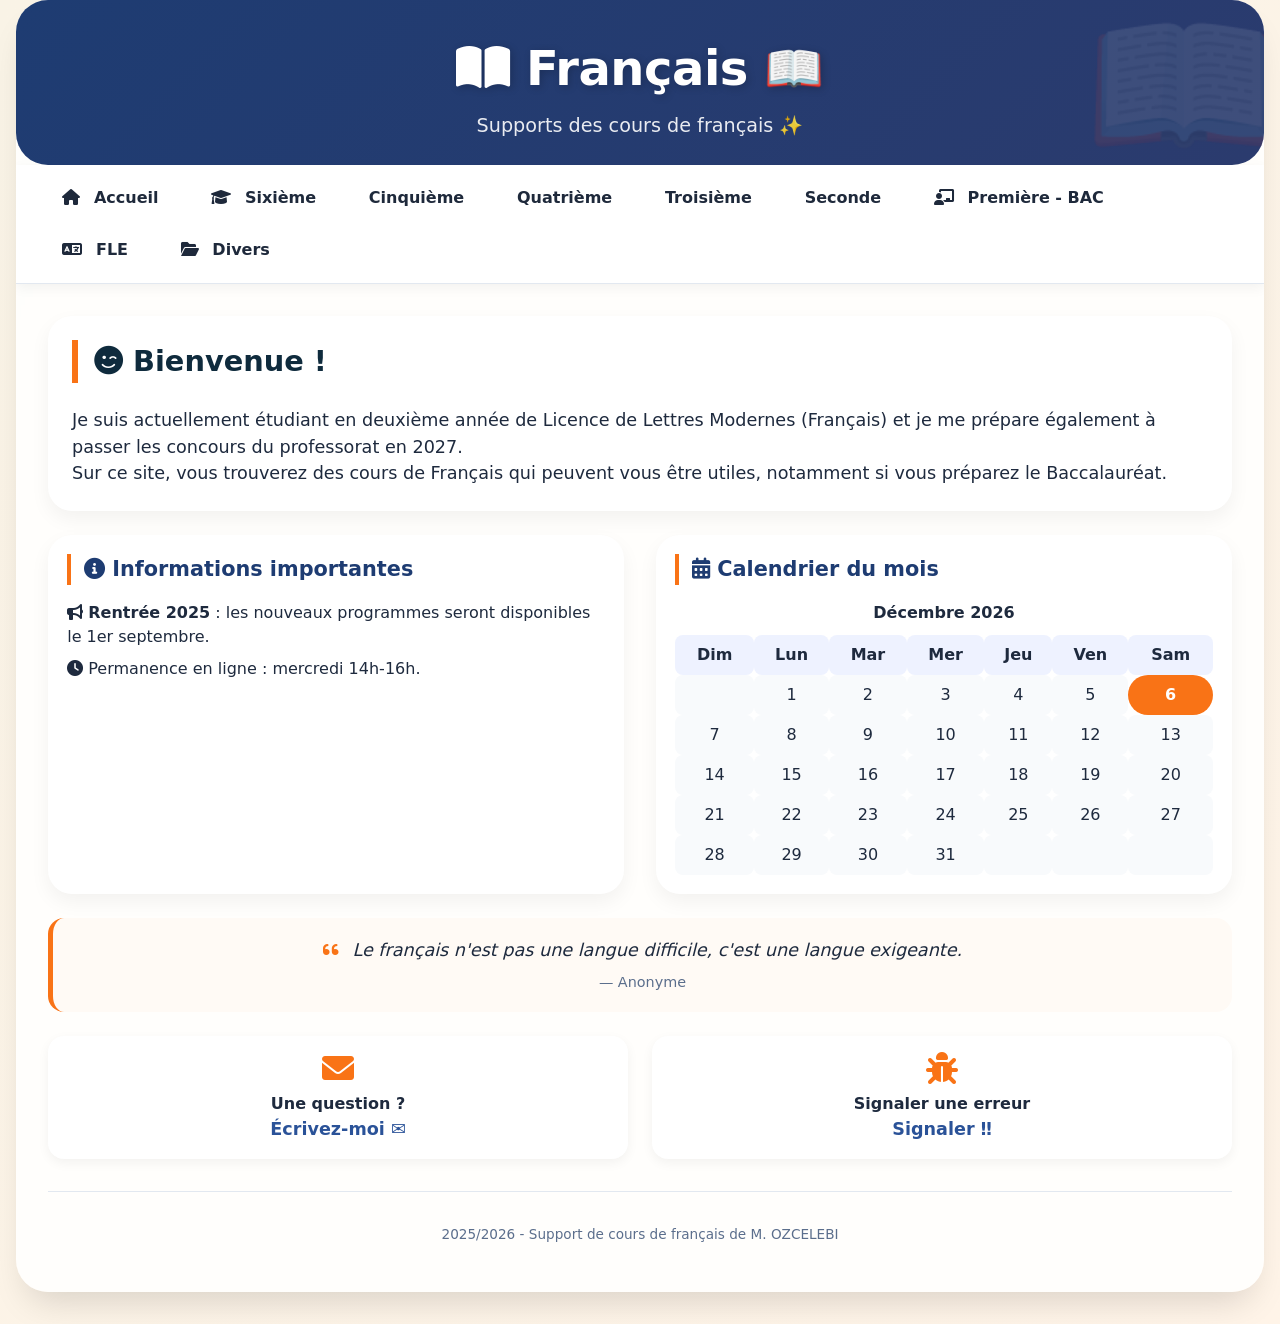
==== commit aa3c4ae0: "fle" ====
--- a/index.html
+++ b/index.html
@@ -132,8 +132,8 @@
 <body>
 <div class="main-container">
     <div class="hero hero-accueil">
-        <h1><i class="fas fa-book-open"></i> Français</h1>
-        <p>Réussis ton année du collège au baccalauréat 📖✨</p>
+        <h1><i class="fas fa-book-open"></i> Français 📖</h1>
+        <p>Supports des cours de français ✨</p>
     </div>
 
     <div class="nav-bar">
@@ -144,6 +144,8 @@
         <a href="troisieme.html" class="nav-btn">Troisième</a>
         <a href="seconde.html" class="nav-btn">Seconde</a>
         <a href="bac.html" class="nav-btn"><i class="fas fa-chalkboard-user"></i> Première - BAC</a>
+        <a href="fle.html" class="nav-btn"><i class="fas fa-language"></i> FLE</a>
+        <a href="divers.html" class="nav-btn"><i class="fas fa-folder-open"></i> Divers</a>
     </div>
 
     <div class="content">
@@ -190,7 +192,7 @@
             </div>
         </div>
 
-        <footer>© 2025 - Soutien en français pour collégiens & lycéens</footer>
+        <footer> 2025/2026 - Support de cours de français de M. OZCELEBI</footer>
     </div>
 </div>
 
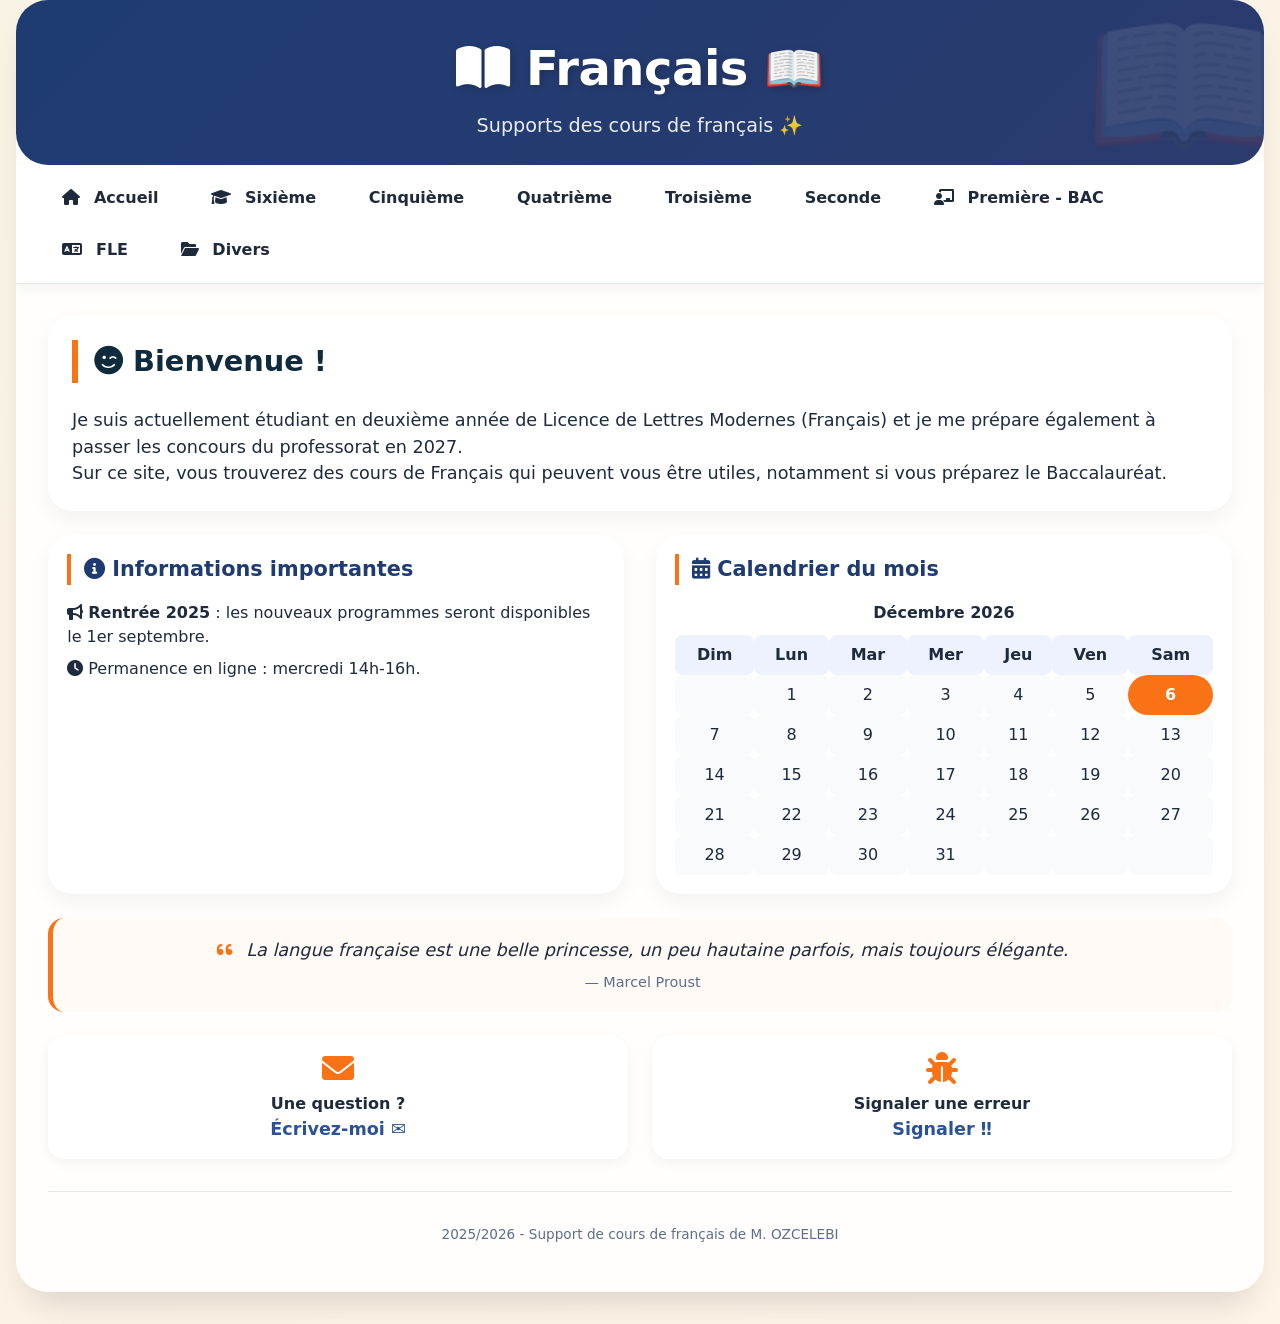
==== commit 50b4cd4d: "college" ====
--- a/index.html
+++ b/index.html
@@ -143,7 +143,7 @@
         <a href="quatrieme.html" class="nav-btn">Quatrième</a>
         <a href="troisieme.html" class="nav-btn">Troisième</a>
         <a href="seconde.html" class="nav-btn">Seconde</a>
-        <a href="bac.html" class="nav-btn"><i class="fas fa-chalkboard-user"></i> Première - BAC</a>
+        <a href="premiere.html" class="nav-btn"><i class="fas fa-chalkboard-user"></i> Première - BAC</a>
         <a href="fle.html" class="nav-btn"><i class="fas fa-language"></i> FLE</a>
         <a href="divers.html" class="nav-btn"><i class="fas fa-folder-open"></i> Divers</a>
     </div>
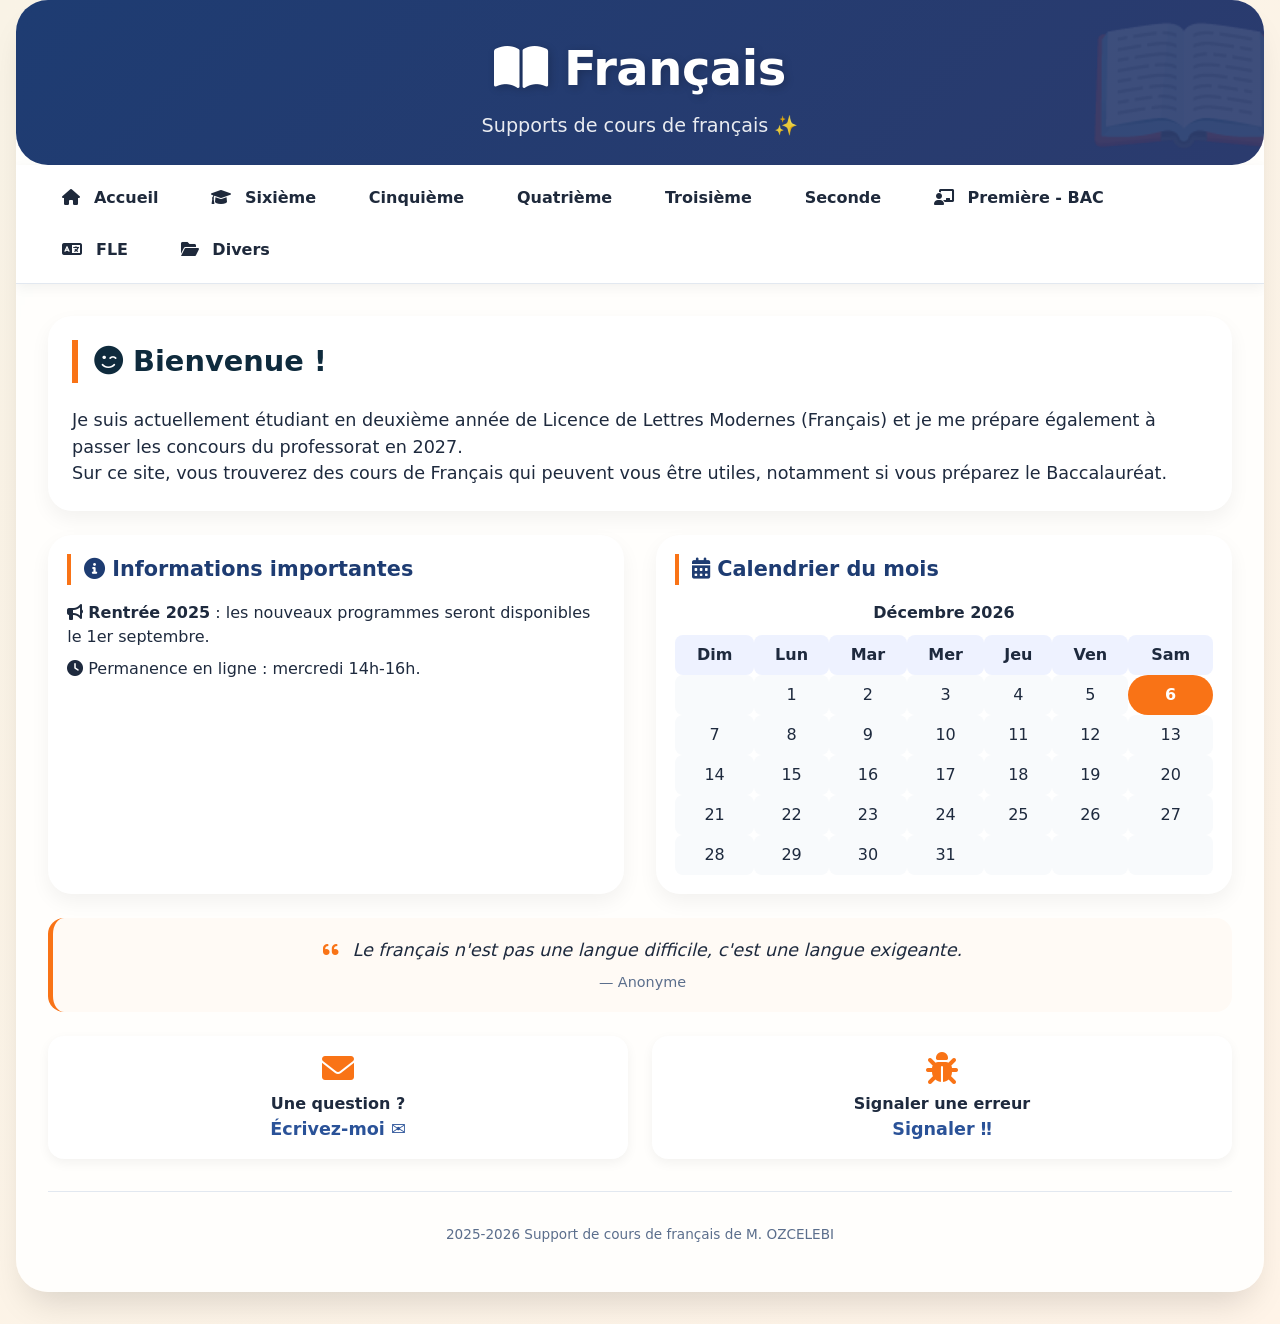
==== commit 42f7a3ce: "coll" ====
--- a/index.html
+++ b/index.html
@@ -132,8 +132,8 @@
 <body>
 <div class="main-container">
     <div class="hero hero-accueil">
-        <h1><i class="fas fa-book-open"></i> Français 📖</h1>
-        <p>Supports des cours de français ✨</p>
+        <h1><i class="fas fa-book-open"></i> Français </h1>
+        <p>Supports de cours de français ✨</p>
     </div>
 
     <div class="nav-bar">
@@ -192,7 +192,7 @@
             </div>
         </div>
 
-        <footer> 2025/2026 - Support de cours de français de M. OZCELEBI</footer>
+        <footer> 2025-2026 Support de cours de français de M. OZCELEBI</footer>
     </div>
 </div>
 
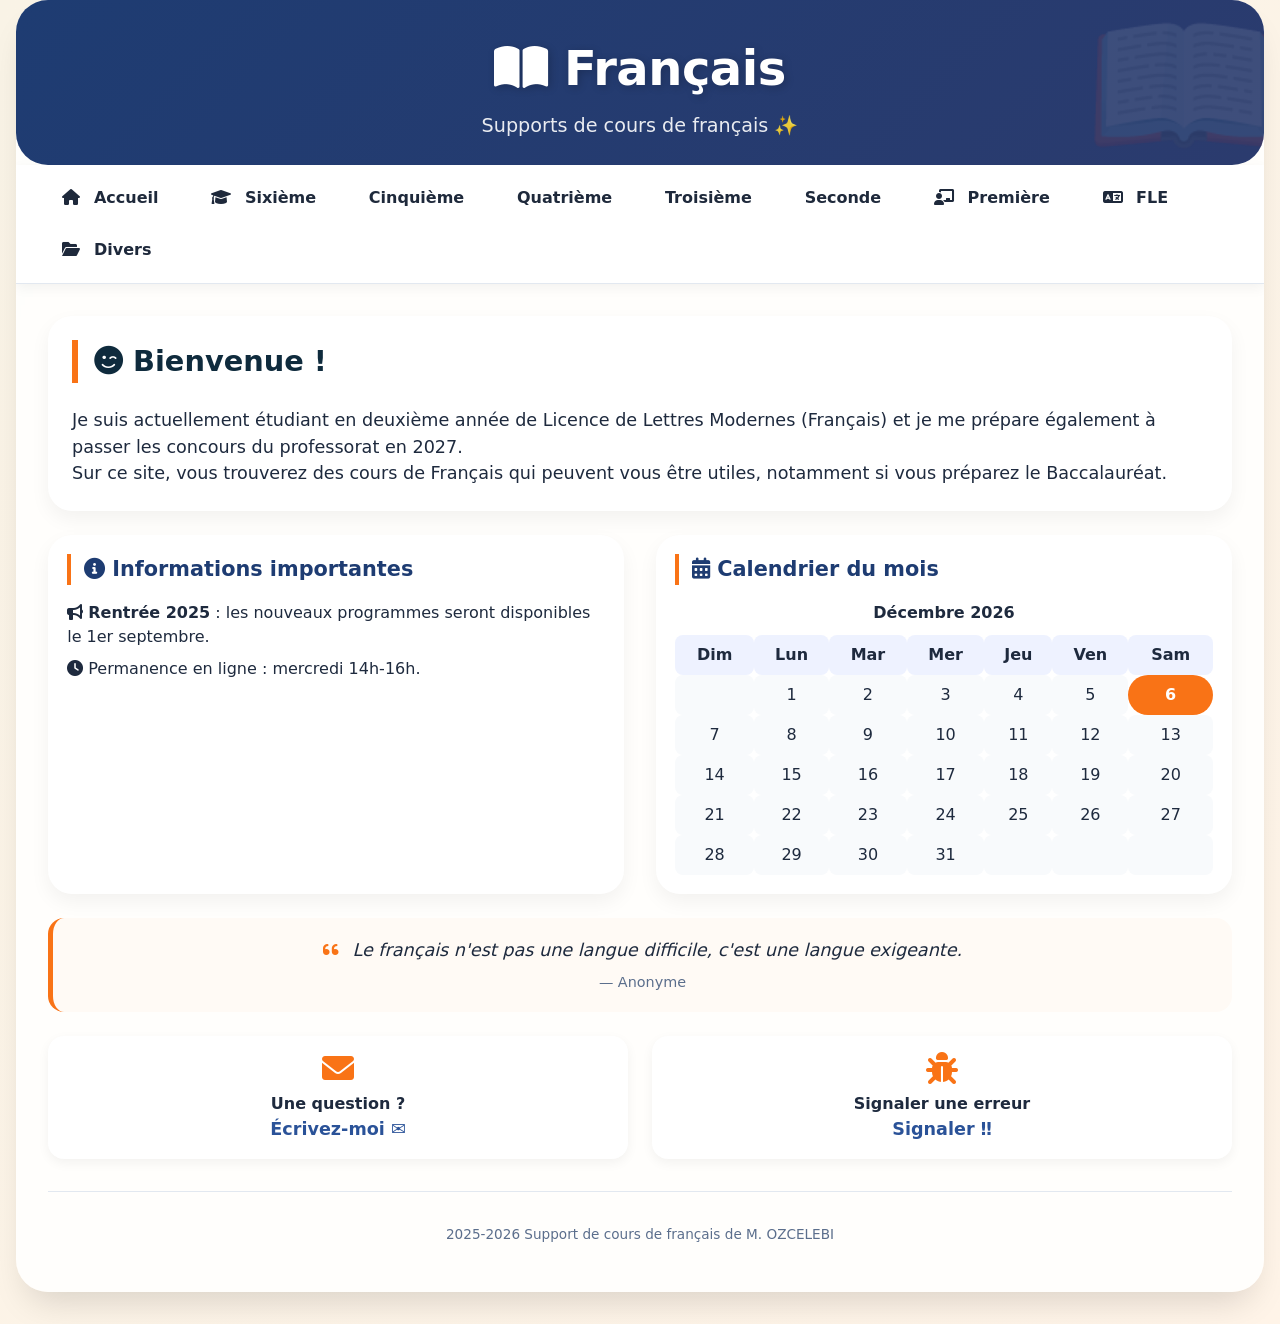
==== commit 387a661f: "pre" ====
--- a/index.html
+++ b/index.html
@@ -143,7 +143,7 @@
         <a href="quatrieme.html" class="nav-btn">Quatrième</a>
         <a href="troisieme.html" class="nav-btn">Troisième</a>
         <a href="seconde.html" class="nav-btn">Seconde</a>
-        <a href="premiere.html" class="nav-btn"><i class="fas fa-chalkboard-user"></i> Première - BAC</a>
+        <a href="bac.html" class="nav-btn"><i class="fas fa-chalkboard-user"></i> Première</a>
         <a href="fle.html" class="nav-btn"><i class="fas fa-language"></i> FLE</a>
         <a href="divers.html" class="nav-btn"><i class="fas fa-folder-open"></i> Divers</a>
     </div>
